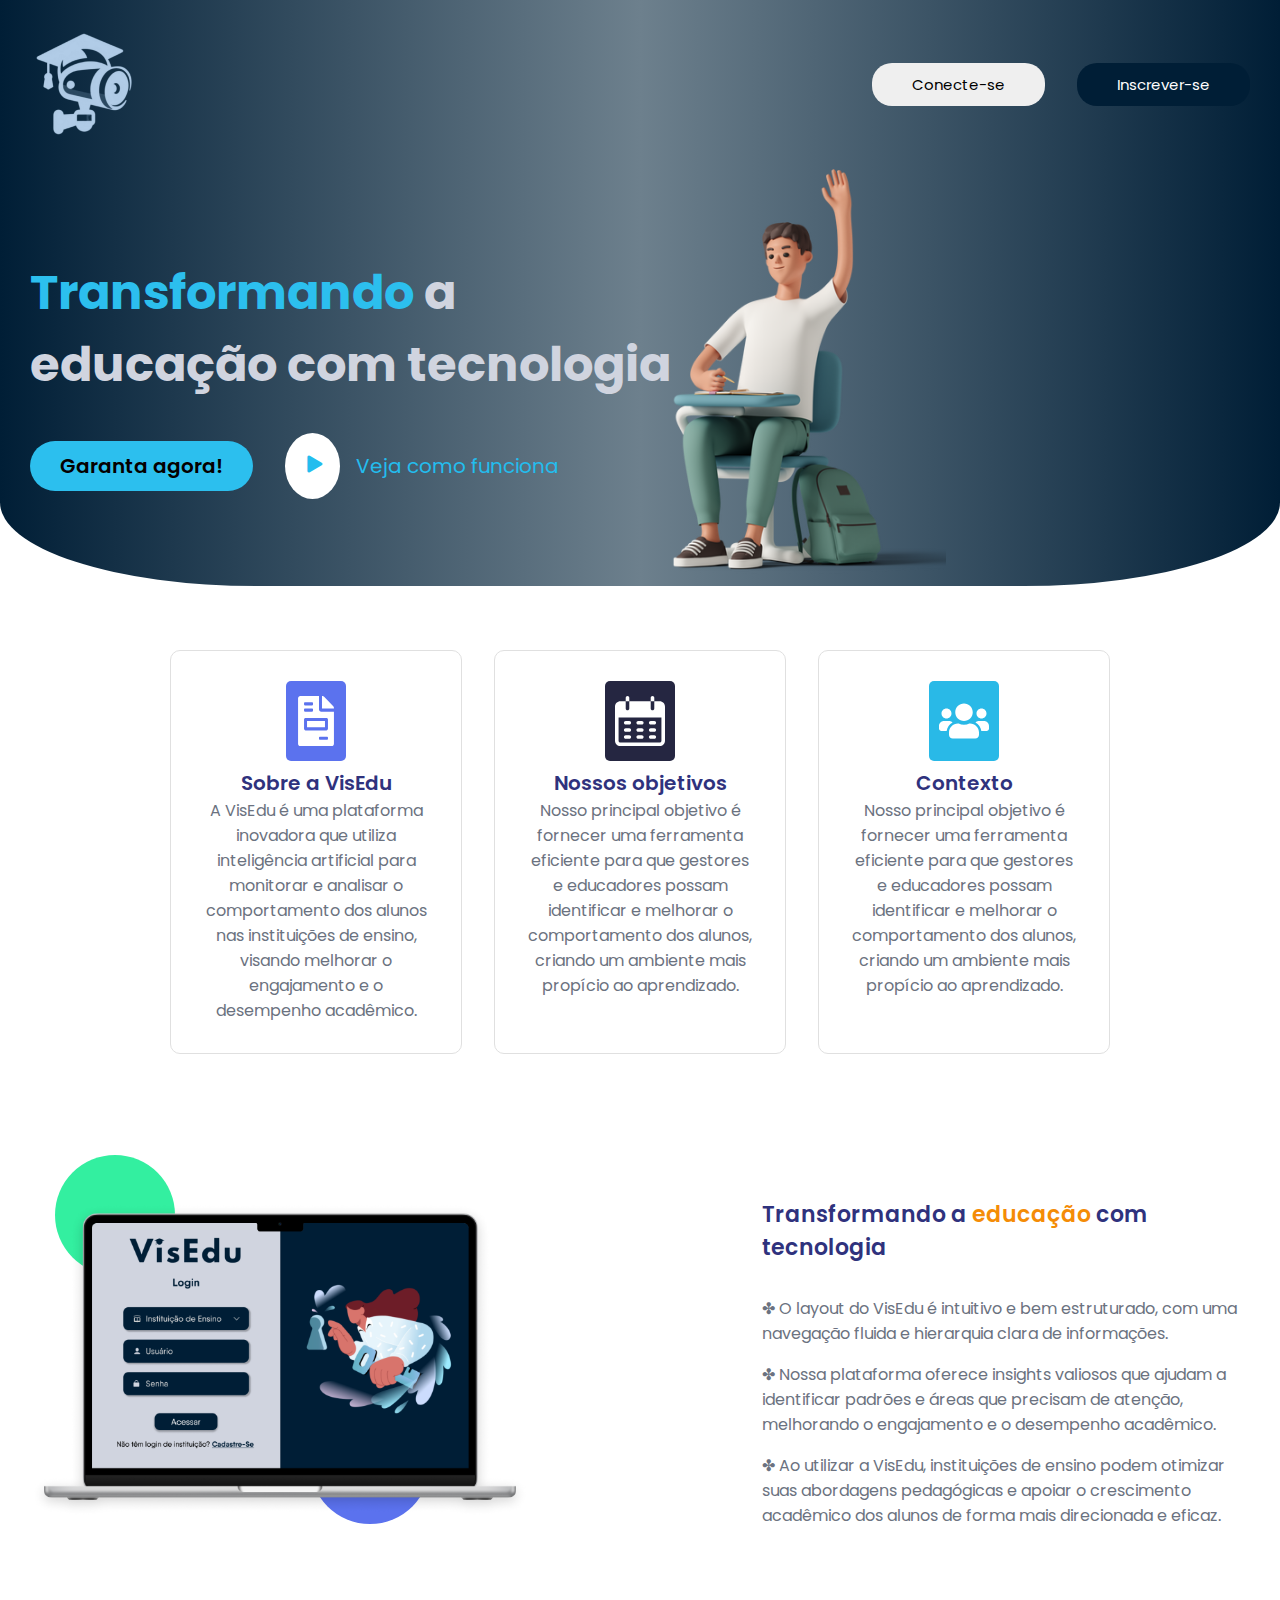
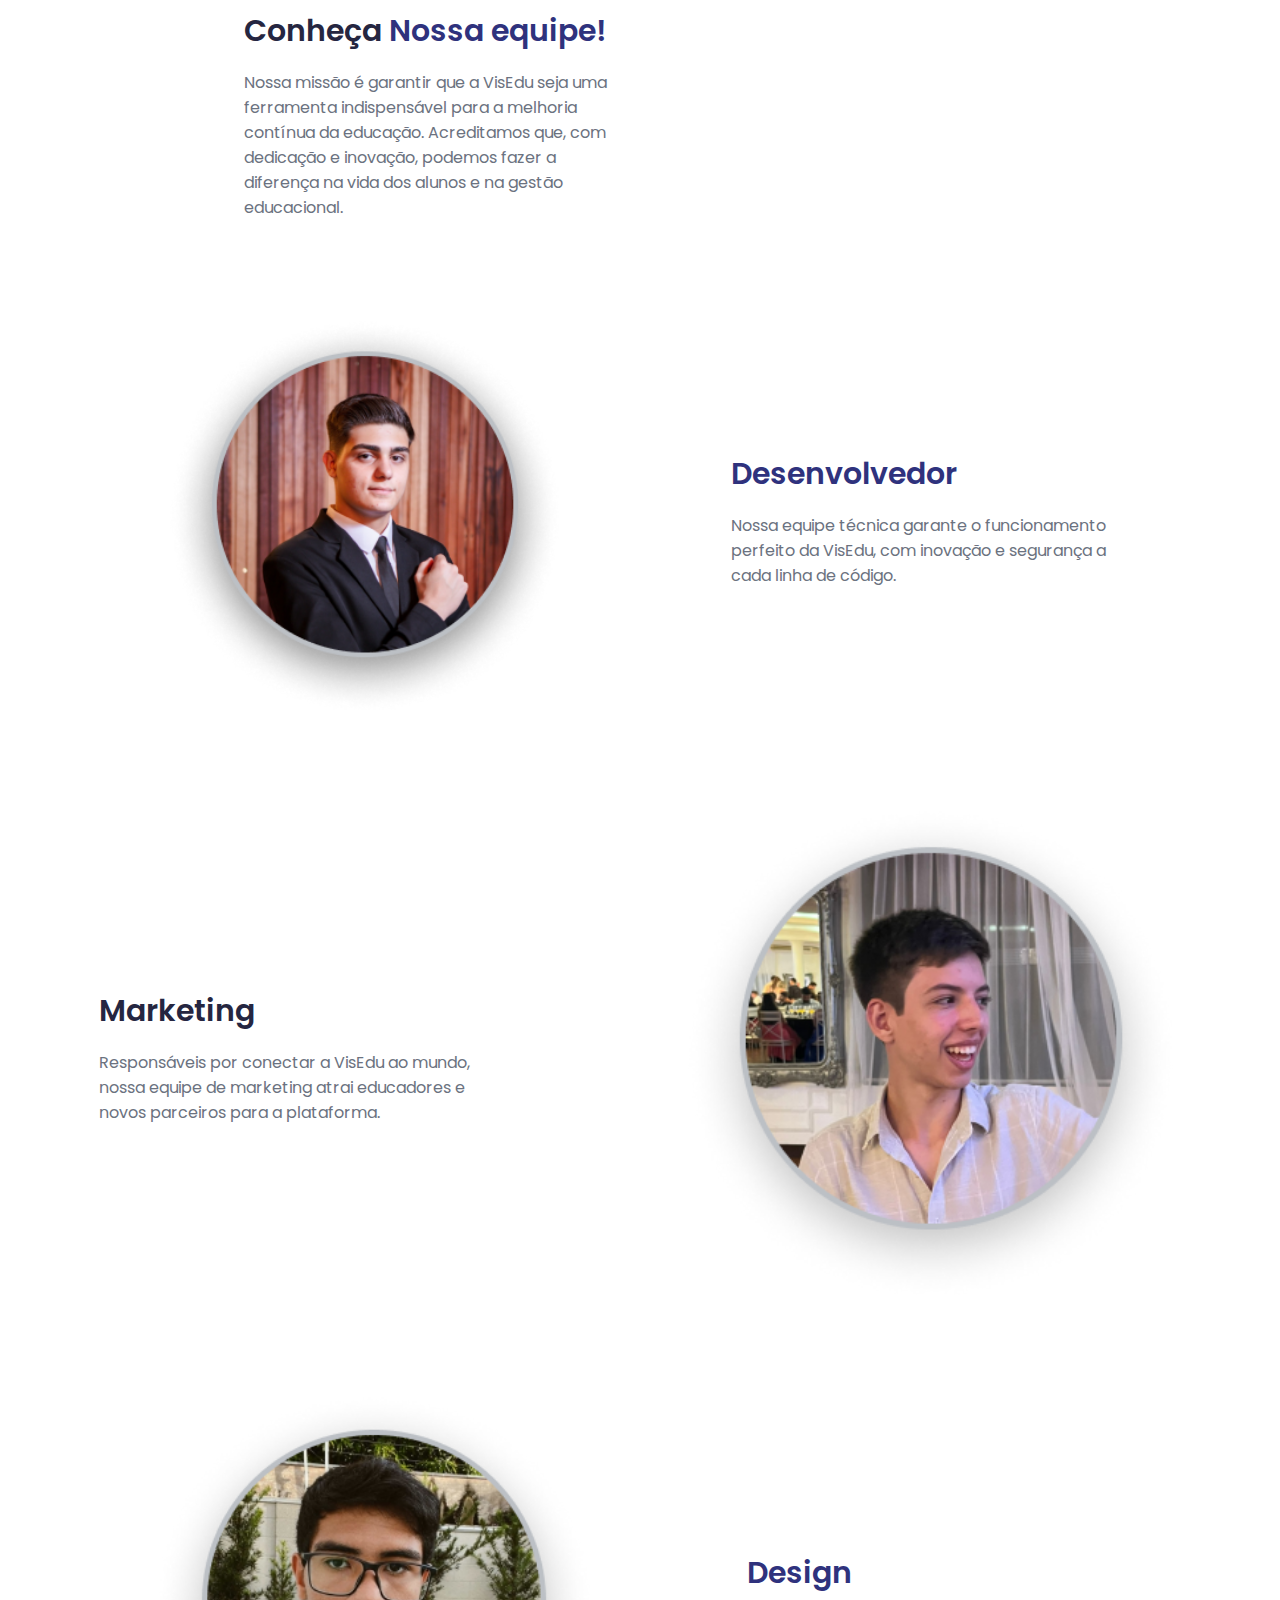
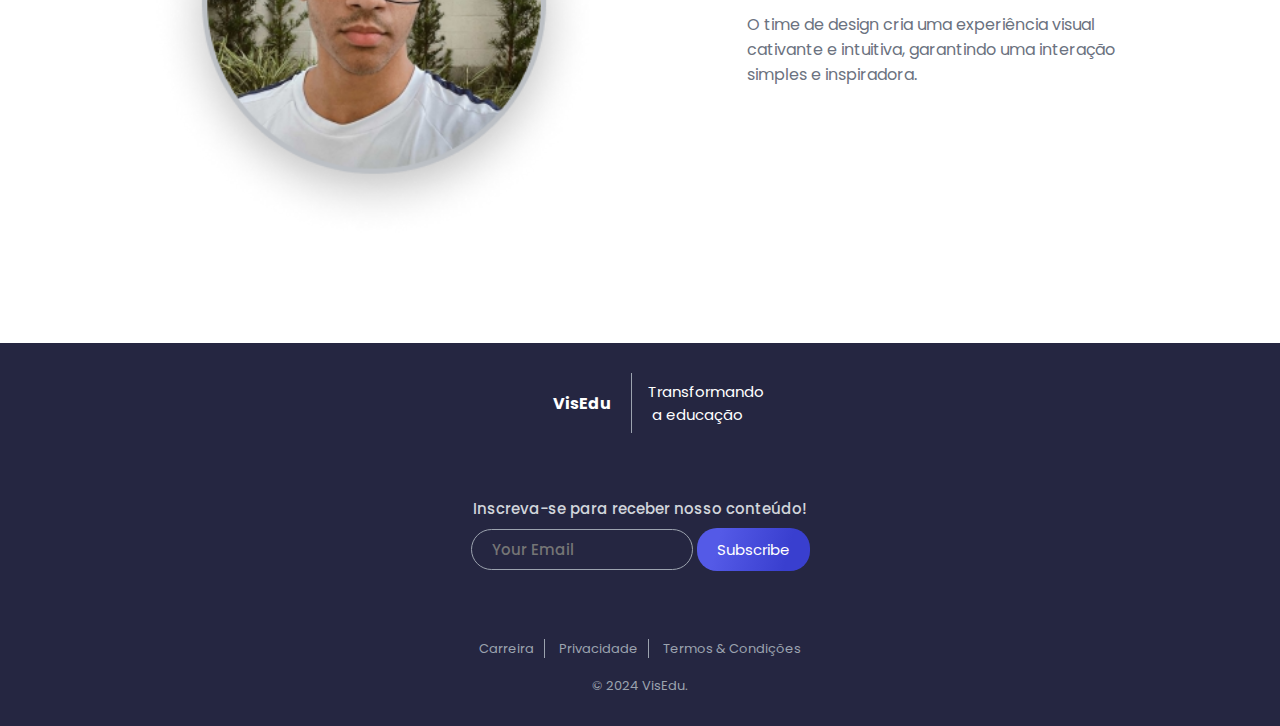
==== index.html @ e4b84b01 "Add files via upload" ====
<!DOCTYPE html>
<html lang="pt-br">
<head>
    <meta charset="UTF-8">
    <meta http-equiv="X-UA-Compatible" content="IE=edge">
    <meta name="viewport" content="width=device-width, initial-scale=1.0">
    <title>VisEdu</title>

    <!-- google font link  -->
    <link href="https://fonts.googleapis.com/css2?family=Poppins:wght@400;500;600;700&amp;display=swap" rel="stylesheet">

    <!-- custom css file  -->
    <link rel="stylesheet" href="css/style.css">

    <!-- bootstrap icon link  -->
    <link rel="stylesheet" href="https://cdn.jsdelivr.net/npm/bootstrap-icons@1.10.5/font/bootstrap-icons.css">
</head>
<body>
    <!-- navbar starts  -->
    <header>
        <nav class="navbar bg-cream">
            <div class="logo">
                <div class="square"></div>
                <img src="images/logo visedu.png" alt="logo visedu">
            </div>
            <ul class="nav-list">
                <button class="Conecte-se">Conecte-se</button>
                <button class="signup">Inscrever-se</button>
            </ul>
            <div class="hamburger">
                <div class="line line-1"></div>
                <div class="line line-2"></div>
                <div class="line lin2-3"></div>
            </div>
        </nav>
    </header>

    <!-- hero section starts  -->
    <section class="hero bg-cream">
        <div class="main">
            <div class="hero-content">
                <h2><span>Transformando</span> a <br> educação com tecnologia</h2>
                <p></p>
                <div class="buttons">
                    <button>Garanta agora!</button>
                    <div class="play">
                        <i class="bi bi-play-fill"></i>
                        <a href="video.html" target="_blank" onclick="return openVideo()">Veja como funciona</a>
                    </div>
                </div>
            </div>
            <div class="img">
                <img src="images/meninocarteira.png" alt="">
            </div>
        </div>
    </section>


    <!-- feature section starts  -->
    <section class="feature mt-4">
        <div class="feature-card">
            <div class="card">
                <svg viewBox="0 0 33 46" fill="none" xmlns="http://www.w3.org/2000/svg" class="text-white"><path d="M24.75 23H8.25V28.75H24.75V23ZM32.3984 9.43359L23.9852 0.628906C23.5984 0.224609 23.0742 0 22.5242 0H22V11.5H33V10.952C33 10.3859 32.7852 9.83789 32.3984 9.43359ZM19.25 12.2188V0H2.0625C0.919531 0 0 0.961328 0 2.15625V43.8438C0 45.0387 0.919531 46 2.0625 46H30.9375C32.0805 46 33 45.0387 33 43.8438V14.375H21.3125C20.1781 14.375 19.25 13.4047 19.25 12.2188ZM5.5 6.46875C5.5 6.07164 5.80766 5.75 6.1875 5.75H13.0625C13.4423 5.75 13.75 6.07164 13.75 6.46875V7.90625C13.75 8.30336 13.4423 8.625 13.0625 8.625H6.1875C5.80766 8.625 5.5 8.30336 5.5 7.90625V6.46875ZM5.5 12.2188C5.5 11.8216 5.80766 11.5 6.1875 11.5H13.0625C13.4423 11.5 13.75 11.8216 13.75 12.2188V13.6562C13.75 14.0534 13.4423 14.375 13.0625 14.375H6.1875C5.80766 14.375 5.5 14.0534 5.5 13.6562V12.2188ZM27.5 39.5312C27.5 39.9284 27.1923 40.25 26.8125 40.25H19.9375C19.5577 40.25 19.25 39.9284 19.25 39.5312V38.0938C19.25 37.6966 19.5577 37.375 19.9375 37.375H26.8125C27.1923 37.375 27.5 37.6966 27.5 38.0938V39.5312ZM27.5 21.5625V30.1875C27.5 30.9817 26.8847 31.625 26.125 31.625H6.875C6.11531 31.625 5.5 30.9817 5.5 30.1875V21.5625C5.5 20.7683 6.11531 20.125 6.875 20.125H26.125C26.8847 20.125 27.5 20.7683 27.5 21.5625Z" fill="white"></path></svg>
                <h4>Sobre a VisEdu</h4>
                <p>A VisEdu é uma plataforma inovadora que utiliza inteligência artificial para monitorar e analisar o comportamento dos alunos nas instituições de ensino, visando melhorar o engajamento e o desempenho acadêmico.</p>
            </div>
            <div class="card">
                <svg viewBox="0 0 48 48" fill="none" xmlns="http://www.w3.org/2000/svg" class="text-white"><path d="M12 0C11.0532 0 10.2857 0.767511 10.2857 1.71432V5.14285H13.7142V1.71432C13.7142 0.767511 12.9467 0 12 0Z" fill="white"></path><path d="M36 0C35.0532 0 34.2856 0.767511 34.2856 1.71432V5.14285H37.7142V1.71432C37.7143 0.767511 36.9468 0 36 0Z" fill="white"></path><path d="M42.8571 5.14282H37.7143V12C37.7143 12.9468 36.9468 13.7143 36 13.7143C35.0532 13.7143 34.2857 12.9468 34.2857 12V5.14282H13.7142V12C13.7142 12.9468 12.9467 13.7143 11.9999 13.7143C11.0531 13.7143 10.2856 12.9468 10.2856 12V5.14282H5.14285C2.30253 5.14282 0 7.44535 0 10.2857V42.8571C0 45.6974 2.30253 48 5.14285 48H42.8571C45.6975 48 48 45.6974 48 42.8571V10.2857C48 7.44535 45.6975 5.14282 42.8571 5.14282ZM44.5714 42.8571C44.5714 43.8039 43.8039 44.5714 42.857 44.5714H5.14285C4.19605 44.5714 3.42854 43.8039 3.42854 42.8571V20.5714H44.5714V42.8571Z" fill="white"></path><path d="M13.7142 23.9999H10.2857C9.33889 23.9999 8.57138 24.7674 8.57138 25.7142C8.57138 26.661 9.33889 27.4285 10.2857 27.4285H13.7142C14.661 27.4285 15.4285 26.661 15.4285 25.7142C15.4285 24.7674 14.661 23.9999 13.7142 23.9999Z" fill="white"></path><path d="M25.7143 23.9999H22.2857C21.3389 23.9999 20.5714 24.7674 20.5714 25.7142C20.5714 26.661 21.3389 27.4285 22.2857 27.4285H25.7143C26.6611 27.4285 27.4286 26.661 27.4286 25.7142C27.4286 24.7674 26.6611 23.9999 25.7143 23.9999Z" fill="white"></path><path d="M37.7143 23.9999H34.2857C33.3389 23.9999 32.5714 24.7674 32.5714 25.7142C32.5714 26.661 33.3389 27.4285 34.2857 27.4285H37.7143C38.6611 27.4285 39.4286 26.661 39.4286 25.7142C39.4286 24.7674 38.661 23.9999 37.7143 23.9999Z" fill="white"></path><path d="M13.7142 30.8571H10.2857C9.33889 30.8571 8.57138 31.6246 8.57138 32.5714C8.57138 33.5182 9.33889 34.2857 10.2857 34.2857H13.7142C14.661 34.2857 15.4285 33.5182 15.4285 32.5714C15.4285 31.6246 14.661 30.8571 13.7142 30.8571Z" fill="white"></path><path d="M25.7143 30.8571H22.2857C21.3389 30.8571 20.5714 31.6246 20.5714 32.5714C20.5714 33.5182 21.3389 34.2857 22.2857 34.2857H25.7143C26.6611 34.2857 27.4286 33.5182 27.4286 32.5714C27.4286 31.6246 26.6611 30.8571 25.7143 30.8571Z" fill="white"></path><path d="M37.7143 30.8571H34.2857C33.3389 30.8571 32.5714 31.6246 32.5714 32.5714C32.5714 33.5182 33.3389 34.2857 34.2857 34.2857H37.7143C38.6611 34.2857 39.4286 33.5182 39.4286 32.5714C39.4285 31.6246 38.661 30.8571 37.7143 30.8571Z" fill="white"></path><path d="M13.7142 37.7142H10.2857C9.33889 37.7142 8.57138 38.4817 8.57138 39.4286C8.57138 40.3754 9.33889 41.1428 10.2857 41.1428H13.7142C14.661 41.1428 15.4285 40.3753 15.4285 39.4284C15.4285 38.4816 14.661 37.7142 13.7142 37.7142Z" fill="white"></path><path d="M25.7143 37.7142H22.2857C21.3389 37.7142 20.5714 38.4817 20.5714 39.4285C20.5714 40.3754 21.3389 41.1429 22.2857 41.1429H25.7143C26.6611 41.1429 27.4286 40.3754 27.4286 39.4285C27.4286 38.4817 26.6611 37.7142 25.7143 37.7142Z" fill="white"></path><path d="M37.7143 37.7142H34.2857C33.3389 37.7142 32.5714 38.4817 32.5714 39.4285C32.5714 40.3754 33.3389 41.1429 34.2857 41.1429H37.7143C38.6611 41.1429 39.4286 40.3754 39.4286 39.4285C39.4286 38.4817 38.661 37.7142 37.7143 37.7142Z" fill="white"></path></svg>
                <h4>Nossos objetivos</h4>
                <p>Nosso principal objetivo é fornecer uma ferramenta eficiente para que gestores e educadores possam identificar e melhorar o comportamento dos alunos, criando um ambiente mais propício ao aprendizado.</p>
            </div>
            <div class="card">
                <svg viewBox="0 0 55 44" fill="none" xmlns="http://www.w3.org/2000/svg" class="text-white"><path d="M8.25 19.25C11.2836 19.25 13.75 16.7836 13.75 13.75C13.75 10.7164 11.2836 8.25 8.25 8.25C5.21641 8.25 2.75 10.7164 2.75 13.75C2.75 16.7836 5.21641 19.25 8.25 19.25ZM46.75 19.25C49.7836 19.25 52.25 16.7836 52.25 13.75C52.25 10.7164 49.7836 8.25 46.75 8.25C43.7164 8.25 41.25 10.7164 41.25 13.75C41.25 16.7836 43.7164 19.25 46.75 19.25ZM49.5 22H44C42.4875 22 41.1211 22.6102 40.1242 23.5984C43.5875 25.4977 46.0453 28.9266 46.5781 33H52.25C53.7711 33 55 31.7711 55 30.25V27.5C55 24.4664 52.5336 22 49.5 22ZM27.5 22C32.8195 22 37.125 17.6945 37.125 12.375C37.125 7.05547 32.8195 2.75 27.5 2.75C22.1805 2.75 17.875 7.05547 17.875 12.375C17.875 17.6945 22.1805 22 27.5 22ZM34.1 24.75H33.3867C31.5992 25.6094 29.6141 26.125 27.5 26.125C25.3859 26.125 23.4094 25.6094 21.6133 24.75H20.9C15.4344 24.75 11 29.1844 11 34.65V37.125C11 39.4023 12.8477 41.25 15.125 41.25H39.875C42.1523 41.25 44 39.4023 44 37.125V34.65C44 29.1844 39.5656 24.75 34.1 24.75ZM14.8758 23.5984C13.8789 22.6102 12.5125 22 11 22H5.5C2.46641 22 0 24.4664 0 27.5V30.25C0 31.7711 1.22891 33 2.75 33H8.41328C8.95469 28.9266 11.4125 25.4977 14.8758 23.5984Z" fill="white"></path></svg>
                <h4>Contexto</h4>
                <p>Nosso principal objetivo é fornecer uma ferramenta eficiente para que gestores e educadores possam identificar e melhorar o comportamento dos alunos, criando um ambiente mais propício ao aprendizado.</p>
            </div>
        </div>
    </section>

    <!-- ui section starts  -->
    <section class="user-interface">
        <div class="main">
            <div class="img">
                <img src="images/Macbook Air.png" class="vcall" alt="">
                <div class="green"></div>
                <div class="blue"></div>
            </div>
            <div class="content">
                <h4>Transformando a <span> educação</span> com tecnologia</h4>
                <ul class="list">
                    <li>
                        <p>✤ O layout do VisEdu é intuitivo e bem estruturado, com uma navegação fluida e hierarquia clara de informações.</p>
                    </li>
                    <li>
                        <p>✤ Nossa plataforma oferece insights valiosos que ajudam a identificar padrões e áreas que precisam de atenção, melhorando o engajamento e o desempenho acadêmico.</p>
                    </li>
                    <li>
                        <p>✤ Ao utilizar a VisEdu, instituições de ensino podem otimizar suas abordagens pedagógicas e apoiar o crescimento acadêmico dos alunos de forma mais direcionada e eficaz.</p>
                    </li>
                </ul>
            </div>
        </div>
    </section>

    <!-- tool section starts  -->
    <section class="tool mt-5">
        <div class="main">
            <div class="content">
                <h4><span>Conheça</span> Nossa equipe!</h4>
                <p>Nossa missão é garantir que a VisEdu seja uma ferramenta indispensável para a melhoria contínua da educação. 
                Acreditamos que, com dedicação e inovação, podemos fazer a diferença na vida dos alunos e na gestão educacional.</p>
            </div>
            <div class="img">
                <img src="" alt="">
            </div>
        </div>
    </section>

    <!-- test section starts  -->
    <section class="test mt-6">
        <div class="main">
            <div class="img">
                <img src="images/Person.png" alt="">
            </div>
            <div class="content">
                <h4>Desenvolvedor</h4>
                <p>Nossa equipe técnica garante o funcionamento perfeito da VisEdu, com inovação e segurança a cada linha de código.</p>
            </div>
        </div>
    </section>

    <!-- management section starts  -->
    <section class="management mt-5">
        <div class="main">
            <div class="content">
                <h4><span>Marketing</h4>
                <p>Responsáveis por conectar a VisEdu ao mundo, nossa equipe de marketing atrai educadores e novos parceiros para a plataforma.</p>
            </div>
            <div class="img">
                <img src="images/Person-1.png" alt="">
            </div>
        </div>
    </section>

    <!-- discussion section starts  -->
    <section class="discussion mt-5">
        <div class="main">
            <div class="img">
                <img src="images/Person-2.png" alt="">
            </div>
            <div class="content">
                <h4>Design</h4>
                <p>O time de design cria uma experiência visual cativante e intuitiva, garantindo uma interação simples e inspiradora.</p>
            </div>
        </div>
    </section>


    <!-- footer section starts  -->
    <footer class="mt-6">
        <div class="edu-logo">
            <div class="logo">
                <h4>VisEdu</h4>
            </div>
            <div class="v-line"></div>
            <span>Transformando a educação</span>
        </div>
        <div class="subscribe-letter mt-4">
            <h5>Inscreva-se para receber nosso conteúdo!</h5>
            <div class="form">
                <input type="text" placeholder="Your Email">
                <button>Subscribe</button>
            </div>
        </div>
        <div class="links mt-4">
            <a href="">Carreira</a>
            <a href="">Privacidade</a>
            <a href="">Termos & Condições</a>
        </div>
        <div class="copyright">
            <p>© 2024 VisEdu.</p>
        </div>
    </footer>

    <script>
        let hamburgerbtn = document.querySelector(".hamburger");
        let nav_list = document.querySelector(".nav-list");
        hamburgerbtn.addEventListener("click", () => {
            hamburgerbtn.classList.toggle("active");
            nav_list.classList.toggle("active");
        });

        function openVideo() {
            // Abrir a nova página e definir um intervalo para fechar após a reprodução
            setTimeout(function() {
                window.open('video.html', '_blank');
            }, 100); // Atraso pequeno para garantir que a página seja aberta

            // Impede que o link padrão abra diretamente
            return false;
        }

    </script>
</body>
</html>
---- css/style.css ----
*{
    padding: 0;
    margin: 0;
    font-family: 'Poppins',sans-serif;
}
.bg-cream{
    background: rgb(0,30,54);
background: linear-gradient(90deg, rgba(0,30,54,1) 0%, rgba(109,128,141,1) 50%, rgba(0,30,54,1) 100%);
}

.navbar{
    display: flex;
    justify-content: space-between;
    align-items: center;
    padding: 30px 30px;
}
.navbar .logo{
    display: flex;
    align-items: center;
}
.navbar .logo h4{
    position: relative;
    margin-left: 8px;
    letter-spacing: 2px;
}

.navbar .nav-list{
    display: flex;
    align-items: center;
    gap: 2rem;
}
.navbar .nav-list li{
    list-style: none;
    font-size: 15px;
}
.navbar .nav-list li a{
    font-size: 22px;
    text-align: center;
    text-decoration: none;
    color: #ffffff;
}
.navbar .nav-list button{
    border: none;
    padding: 10px 40px;
    border-radius: 20px;
    font-size: 15px;
    cursor: pointer;
}
.navbar .nav-list .login{
    background-color: #fff;
}
.navbar .nav-list .signup{
    background-color: #001E36;
    color: #fff;
}
.hamburger{
    display: none;
    flex-direction: column;
    gap: 5px;
}
.hamburger .line{
    width: 30px;
    height: 3px;
    transition: all 0.3s ease-in-out;
    background-color: black;
    border-radius: 5px;
}
.hamburger .line:nth-child(3){
    width: 15px;
    margin-left: auto;
}
.hero{
    border-bottom-left-radius: 20%;
    border-bottom-right-radius: 20%;
}
.hero .main{
    display: flex;
    align-items: center;
    padding: 0px 30px;
}
.hero .hero-content{
    display: flex;
    flex-direction: column;
    gap: 1rem;
}
.hero .main .hero-content h2{
    font-size: 3rem;
    color: #D0D4DF;
}
.hero .main .hero-content span{
    color: #2cbfee;
}
.hero .hero-content p{
    font-size: 25px;
}
.hero .hero-content .buttons{
    display: flex;
    align-items: center;
    gap: 2rem;
}
.hero .hero-content button{
    border: none;
    background-color: #2cbfee;
    color: #050000;
    padding: 10px 30px;
    font-size: 20px;
    border-radius: 30px;
    font-weight: 600;
}
.play{
    display: flex;
    align-items: center;
    gap: 1rem;
}
.play a{
    text-decoration: none;
    color: #23bdee;
    font-size: 20px;
}
.play i{
    font-size: 30px;
    color: #23bdee;
    background-color: #fff;
    padding: 10px 10px 10px 15px;
    border-radius: 50%;
}
.hero .main .img img{
    width: 90%;
    justify-content: flex-end;
}
/* rgba(156,163,175 */
.partner{
    margin-top: 4rem;
}
.partner p{
    text-align: center;
    font-size: 17px;
    font-weight: 500;
    color: rgb(156,163,175);
}
.partner .img{
    display: flex;
    flex-wrap: wrap;
    justify-content: center;
    align-items: center;
    gap: 3rem;
    margin-top: 1rem;
}
.partner .img img{
    width: 100px;
}
.mt-4{
    margin-top: 4rem;
}
.mt-5{
    margin-top: 5rem;
}
.heading{
    text-align: center;
}
.heading h4{
    font-size: 1.7rem;
    color: #2f327d;
}
.heading h4 span{
    color: #f48c06;
}
.heading p{
    color: #6b7280;
    margin-top: 1rem;
    padding: 0% 15%;
}
.text-white{
    color: #fff;
}
.feature .feature-card{
    display: flex;
    flex-wrap: wrap;
    justify-content: center;
    gap: 2rem;
    padding: 0px 30px;
    margin-top: 2rem;
}
.feature-card .card{
    padding: 30px 30px;
    text-align: center;
    border: 1px solid #e0e0e0;
    width: 230px;
    /* box-shadow: 2px 2px 15px rgb(217, 216, 216); */
    border-radius: 10px;
    cursor: pointer;
    transition: 0.3s ease-in-out;
}
.feature-card .card:hover{
    background-color: #f3f0eced;
}
.feature-card .card svg{
    width: 50px;
    height: 50px;
}
.feature-card .card:nth-child(1) svg{
    background-color: #5b72ee;
    padding: 15px 5px;
    border-radius: 5px;
}
.feature-card .card:nth-child(2) svg{
    background-color: #252641;
    padding: 15px 10px;
    border-radius: 5px;
}
.feature-card .card:nth-child(3) svg{
    background-color: #29b9e7;
    padding: 15px 10px;
    border-radius: 5px;
}
.feature-card .card h4{
    color: #2f327d;
    font-weight: 600;
    font-size: 20px;
}
.feature-card .card p{
    color: #6b7280;
}

.intro .container{
    display: flex;
    justify-content: center;
    gap: 2rem;
    margin-top: 3rem;
}
.intro .container .instructor{
    background-image: url("https://mhaecal.github.io/frontend/img/Rectangle%2019.png");
    background-repeat: no-repeat;
    background-size: cover;
    height: 280px;
    width: 420px;
    display: flex;
    gap: 1rem;
    flex-direction: column;
    align-items: center;
    justify-content: center;
}
.intro .container .student{
    background-image: url("https://mhaecal.github.io/frontend/img/Rectangle%2021.png");
    background-repeat: no-repeat;
    background-size: cover;
    height: 280px;
    width: 420px;
    display: flex;
    gap: 1rem;
    flex-direction: column;
    align-items: center;
    justify-content: center;
}
.intro .platform h4{
    color: #fff;
}
.intro .instructor button{
    border: 1px solid #ffffff00;
    border-radius: 20px;
    background-color: transparent;
    color: #fff;
    font-weight: 500;
    padding: 10px 30px;
    cursor: pointer;
    transition: 0.3s ease-in-out;

}
.intro .student button{
    border: none;
    background-color: rgba(35, 189, 238,0.9);
    padding: 10px 30px;
    color: #fff;
    border-radius: 20px;
    cursor: pointer;
    font-weight: 500;
    transition: 0.3s ease-in-out;
}
.intro button:hover{
    transform: scale(1.1,1.1);
}
.mt-6{
    margin-top: 6rem;
}
.everything .main{
    display: flex;
    align-items: center;
    justify-content: space-between;
    padding: 0px 30px;

}
.everything .content{
    width: 40%;
    display: flex;
    flex-direction: column;
    gap: 1rem;
    position: relative;
}
.everything .orange-circle{
    width: 50px;
    height: 50px;
    border-radius: 50%;
    background-color: #252641;
    position: absolute;
    z-index: -1;
    top: -13px;
    left: -15px;
    animation: flicker 2s infinite ease-in-out;
    
}
@keyframes flicker {
    0%{
        opacity: 1;
    }
    50%{
        opacity: 0.5;
    }
    100%{
        opacity: 1;
    }
}
.everything .content h4{
    font-size: 22px;
    color: #2f327d;
    font-weight: 600;
}
.everything .content span{
    color: #f48c06;
}
.everything .content p{
    color: #6b7280;
}
.everything .content a{
    color: #6b7280;
}
.everything .img{
    position: relative;
    z-index: 1;
}
.everything .img img{
    width: 525px;
    height: auto;
    border-radius: 8px;
}
.everything .blue{
    position: absolute;
    top: -15px;
    left: -15px;
    width: 100px;
    height: 100px;
    background-color: #23bdee;
    border-radius: 10px;
    z-index: -1;
    animation: floating 3s infinite ease-in-out;
}
.everything .orange{
    width: 150px;
    height: 150px;
    background-color: #252641;
    border-radius: 10px;
    position: absolute;
    bottom: -5px;
    right:-15px;
    z-index: -2;
    animation: floating 3s infinite ease-in-out;
}
.everything .img .play{
    position: absolute;
    top: 38%;
    left: 45%;
}

@keyframes floating {
    0%{
        transform: translateY(0px);
    }
    50%{
        transform: translateY(10px);
    }
    100%{
        transform: translateY(0px);
    }
}

mb-5{
    margin-bottom: 5rem;
}
.user-interface .main{
    display: flex;
    align-items: center;
    justify-content: space-between;
    padding: 0px 30px;
    margin-top: 9rem;
}
.user-interface .main .img{
    position: relative;
}
.user-interface .main .img img{
    width: 500px;
    animation: floating 3s infinite ease-in-out;
}
.user-interface .green,.user-interface .blue{
    width: 120px;
    height: 120px;
    border-radius: 50%;
    position: absolute;
}
.user-interface .green{
    background-color: #33efa0;
    top: -15%;
    z-index: -1;
    left: 5%;
    animation: flicker 2s infinite ease-in-out;
}
.user-interface .blue{
    background-color: #5b72ee;
    bottom: 0px;
    z-index: -1;
    right: 20%;
    animation: flicker 2s infinite ease-in-out;
}
.user-interface .content{
    width: 40%;
}
.user-interface .content h4{
    color: #2f327d;
    font-size: 22px;
    font-weight: 600;
}
.user-interface .content span{
    color: #f48c06;
}
.user-interface .content .list li{
    list-style: none;
    display: flex;
    gap: 1rem;
    margin-top: 1rem;
}
.user-interface .list p{
    color: #6b7280;
}
.user-interface .content .list svg{
    width: 30px;
    background-color: #fff;
    border-radius: 50%;
    padding: 0px 15px;
    box-shadow: 0px 3px 4px #aaa;
}
.user-interface .list svg:nth-child(2),.user-interface .list svg:nth-child(2){
    padding: 0px 5px;
}

.tool .main{
    display: flex;
    align-items: center;
    justify-content: space-around;
    padding: 0px 30px;
}
.content{
    width: 30%;
    display: flex;
    flex-direction: column;
    gap: 1rem;
}
.content h4{
    font-weight: 600;
    color: #2f327d;
    font-size: 30px;
}
.content span{
    color: #252641;
}
.content p{
    color: #6b7280;
}
.img img{
    width: 500px;
}

.test .main{
    display: flex;
    align-items: center;
    justify-content: space-evenly;
}
.test .img img{
    width: 400px;
}

.management .main{
    display: flex;
    align-items: center;
    justify-content: space-around;
}

.discussion .main{
    display: flex;
    align-items: center;
    justify-content: space-evenly;
}
.discussion .img img{
    width: 450px;
}
.btn{
    text-align: center;
}
.mt-2{
    margin-top: 2rem;
}
.more{
    border: 1px solid #252641;
    padding: 10px 30px;
    background-color: #fff;
    color: #252641;
    border-radius: 20px;
    font-size: 15px;
    font-weight: 500;
    cursor: pointer;
}

.integration .main{
    display: flex;
    align-items: center;
    justify-content: space-evenly;
}
.integration .img img{
    width: 300px;
}
small{
    display: flex;
    align-items: center;
    color: #9ca3af;
    font-size: 15px;
}
.line{
    width: 60px;
    height: 2px;
    background-color: #e0e0e0;
    margin-right: 1.3rem;
}
.integration h4{
    line-height: 2.5rem;
}
.integration .content button{
    border: 1px solid #f48c06;
    color: #f48c06;
    font-size: 17px;
    font-weight: 500;
    background-color: #fff;
    border-radius: 30px;
    padding: 10px 10px;
    width: 200px;
    cursor: pointer;
    transition: 0.3s ease-in-out;

}

.testimonial .main{
    display: flex;
    justify-content: space-around;
}
.testimonial .img img{
    width: 400px;
}
.testimonial .content button{
    border: 1px solid #252641;
    color: #f48c06;
    font-size: 17px;
    font-weight: 500;
    background-color: #fff;
    border-radius: 30px;
    padding: 10px 10px;
    width: 270px;
    cursor: pointer;
    transition: 0.3s ease-in-out;
}
.testimonial button i{
    font-size: 20px;
    margin-left: 10px;
}
.content button:hover{
    transform: scale(1.1,1.1);
}

.blog .blog-container{
    display: flex;
    justify-content: space-around;
    padding: 0px 30px;
    margin-top: 3rem;
    gap: 2rem;
}
.blog .blog-container .main-blog,.blog-container .main-blog img{
    width: 400px;
}
.blog-container .main-blog .blog-content{
    display: flex;
    flex-direction: column;
    gap: 1rem;
    margin-top: 0.5rem;
}
.blog-container .main-blog h4{
    color: #1f2937;
    font-size: 22px;
    font-weight: 600;
    line-height: 1.6rem;
}
.blog-container .main-blog p{
    color: #6b7280;
}
.blog-container .main-blog a{
    color: #6b7280;
}
.blog-container .blog-post{
    display: flex;
    flex-direction: column;
    gap: 1.5rem;
    width: 450px;
}
.blog-container .blog-post .post{
    display: flex;
    align-items: center;
    gap: 1rem;
}
.blog-container .blog-post .img img{
    width: 150px;
}
.blog-post .post .blog-content h4{
    color: #1f2937;
    font-size: 18px;
    font-weight: 600;
}
.blog-post .post .blog-content p{
    color: #6b7280;
    font-size: 12px;
    margin-top: 0.5rem;
}

footer{
    background-color: #252641;
    text-align: center;
    padding: 30px 20px;
}
footer .logo{
    display: flex;
    justify-content: center;
    align-items: center;
}
footer .logo .square{
    width: 30px;
    position: absolute;
    height: 30px;
    border: 1px solid #23bdee;
    border-radius: 5px;
    transform: rotate(45deg);
}
footer .logo h4{
    position: relative;
    top: 0;
    color: #fff;
    left: 20px;
}
.v-line{
    width: 1px;
    height: 60px;
    background-color: #9ca3af;
    margin-left: 1.5rem;
}
footer .edu-logo{
    display: flex;
    justify-content: center;
    align-items: center;
    gap: 1rem;
}
.edu-logo span{
    width: 100px;
    color: #fff;
    font-size: 15px;
}

footer .subscribe-letter h5{
    color: rgb(209,213,219);
    font-size: 15px;
    font-weight: 500;
    margin-bottom: 0.5rem;
}
footer .subscribe-letter input{
    border: 1px solid #9ca3af;
    background-color: transparent;
    padding: 8px 20px;
    border-radius: 25px;
    width: 180px;
    font-size: 15px;
    font-weight: 500;
}
footer .subscribe-letter button{
    background: linear-gradient(105.5deg, rgb(84, 90, 231) 19.57%, rgb(57, 63, 207) 78.85%);
    border: none;
    padding: 10px 20px;
    color: #fff;
    font-size: 15px;
    border-radius: 20px;
    cursor: pointer;
}

footer .links a{
    color: #9ca3af;
    text-decoration: none;
    font-size: 13px;
    padding:0px 10px;
}
footer .links a:nth-child(1),footer .links a:nth-child(2){
    border-right: 1px solid #9ca3af;
}
footer .copyright p{
    color: #9ca3af;
    font-size: 13px;
    margin-top: 1rem;
}


@media only screen and (max-width: 767px){
    .hamburger{
        display: flex;
    }
    .hamburger.active .line:nth-child(1) {
        transform: translateY(10px) rotate(45deg);
    }
    .hamburger.active .line:nth-child(2) {
        opacity: 0;
    }
    .hamburger.active .line:nth-child(3) {
        width: 30px;
        transform: translateY(-6px) rotate(-45deg);
    }
    .navbar ul{
        position: fixed;
        left: -100%;
        top: 6rem;
        flex-direction: column;
        background-color: #fff2e1;
        width: 100%;
        height: 100vh;
        transition: 0.3s;
        padding-top: 3rem;
    }
    .nav-list.active{
        left: 0;
    }
    

    .hero .main{
        display: flex;
        flex-direction: column;
        padding-top: 3rem;
    }
    .hero .hero-content{
        text-align: center;
    }
    .hero .hero-content .buttons{
        display: flex;
        flex-direction: column;
    }
    .intro .container{
        display: flex;
        flex-direction: column;
        padding: 0px;
        width: 100%;
    }
    .intro .container .platform{
        width: 350px;
        display: flex;
        text-align: center;
        align-items: center;
        background-size: contain;
        height: 280px;
        margin: auto;
    }

    .main{
        display: flex;
        flex-direction: column;
        gap: 3rem;
    }
    .main .img{
        width: 90%;
    }
    .main .img img{
        width: 100%;
    }
    .everything .content{
        align-self: flex-start;
        width: 80%;
    }
    .user-interface .img{
        width: 90%;
    } 
    .user-interface .img img{
        width: 100%!important;
    }
    .user-interface .green,.user-interface .blue{
        width: 20%;
        height: 28%;
    }
    .user-interface .main .content{
        align-self: flex-start;
        width: 90%;
    }
    .tool .main .content{
        align-self: flex-start;
        width: 90%;
    }
    .test .main{
        flex-direction: column-reverse;
    }
    .management .main img{
        width: 90%;
    }
    .discussion .main{
        flex-direction: column-reverse;
    }
    .discussion .main .img img{
        padding: 0px 10px;
    }
    .testimonial .main{
        flex-direction: column-reverse;
        padding: 0px 30px;
    }

    .main .content{
        width: 80%;
    }
}

@media only screen and (max-width: 890px){
    .blog-container{
        flex-direction: column;
    }
    .blog-container .main-blog{
        align-self: center;
        width: 80%!important;
    }
    .blog-container .main-blog img{
        width: 100%;
    }
    .blog-container .blog-post{
        width: 80%;
        align-self: center;
    }
    .blog-container .blog-post img{
        width: 70%!important;
    }
    
}
@media only screen and (max-width: 567px){
    .blog-container .blog-post{
        width: 100%;
        /* align-self: center; */
    }
}
@media only screen and (max-width: 420px){
    .blog-container .blog-post .post h4{
        font-size: 12px;
    }
}

@media only screen and (max-width: 677px){
    .blog-container .blog-post img{
        width: 100%!important;
    }
}
@media only screen and (max-width: 380px) {
    footer .subscribe-letter .form{
        display: flex;
        flex-direction: column;
        align-items: center;
        gap: 1rem;
    }
}
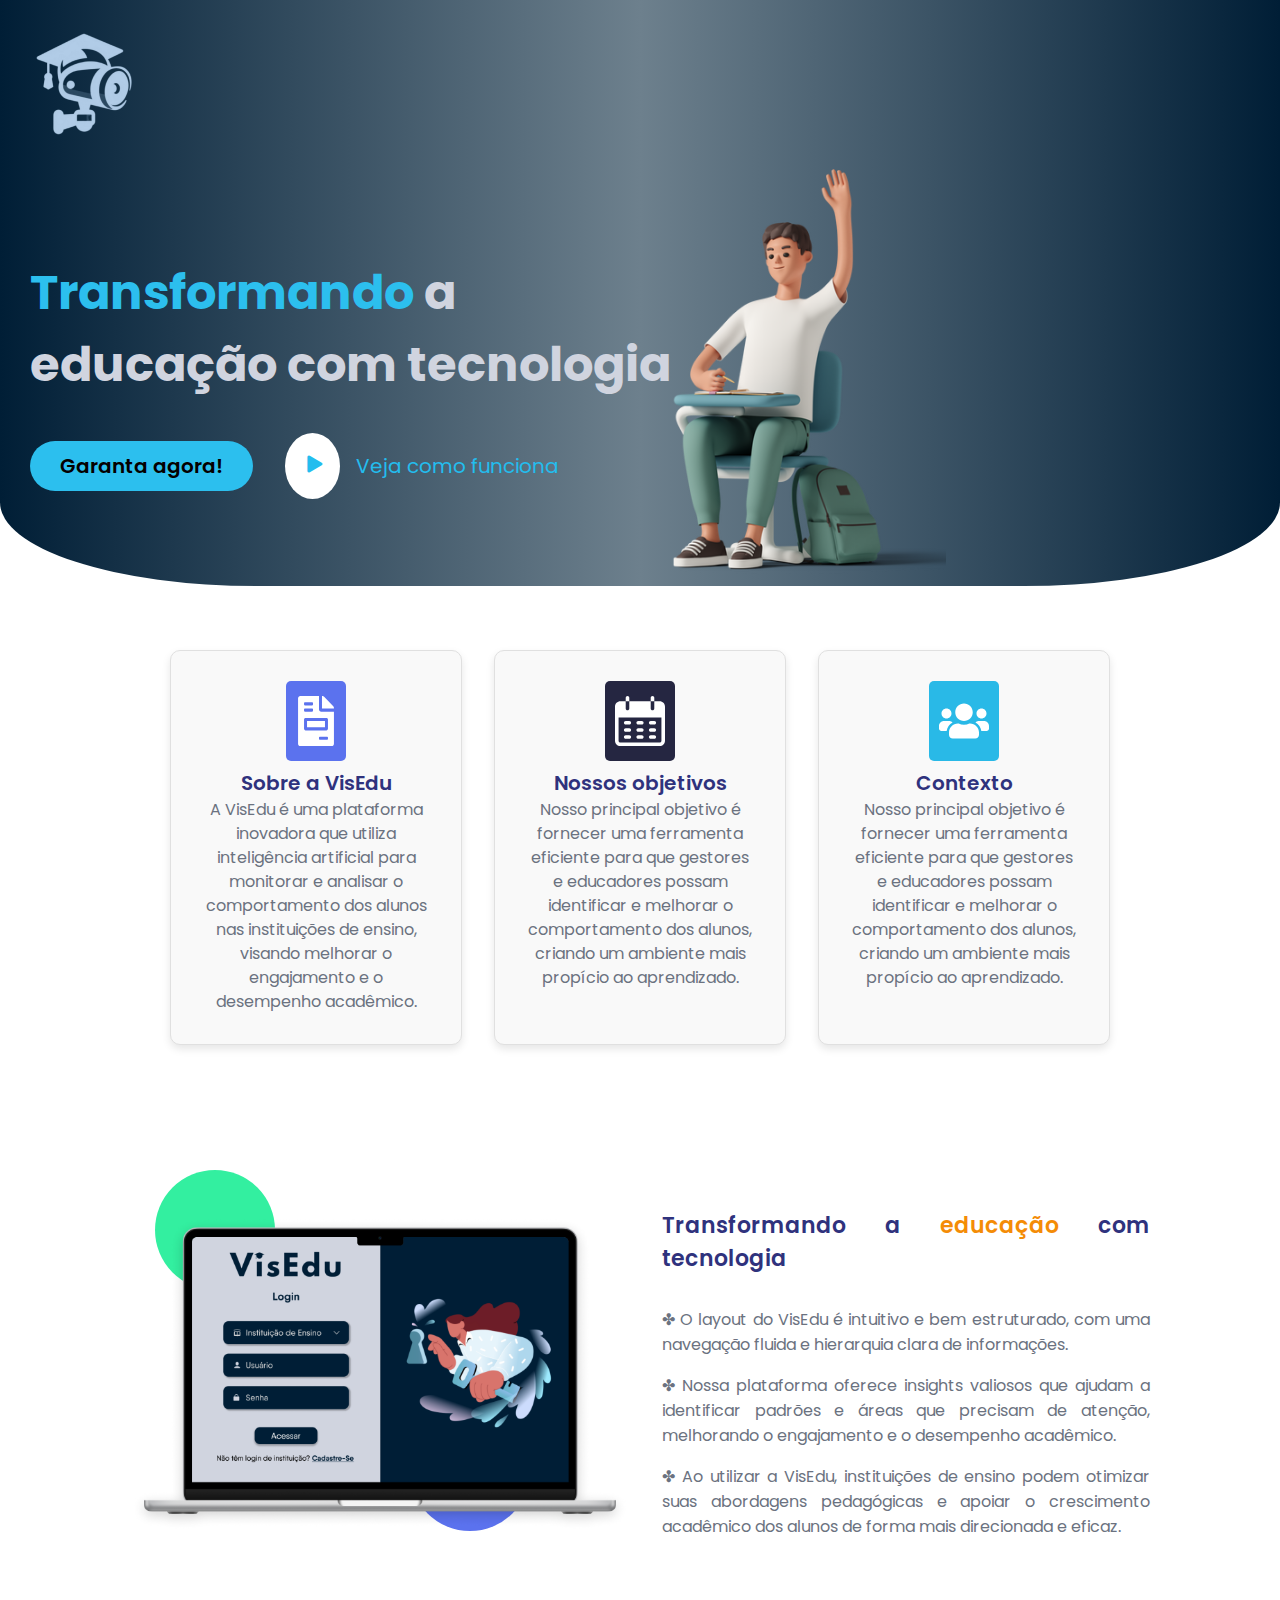
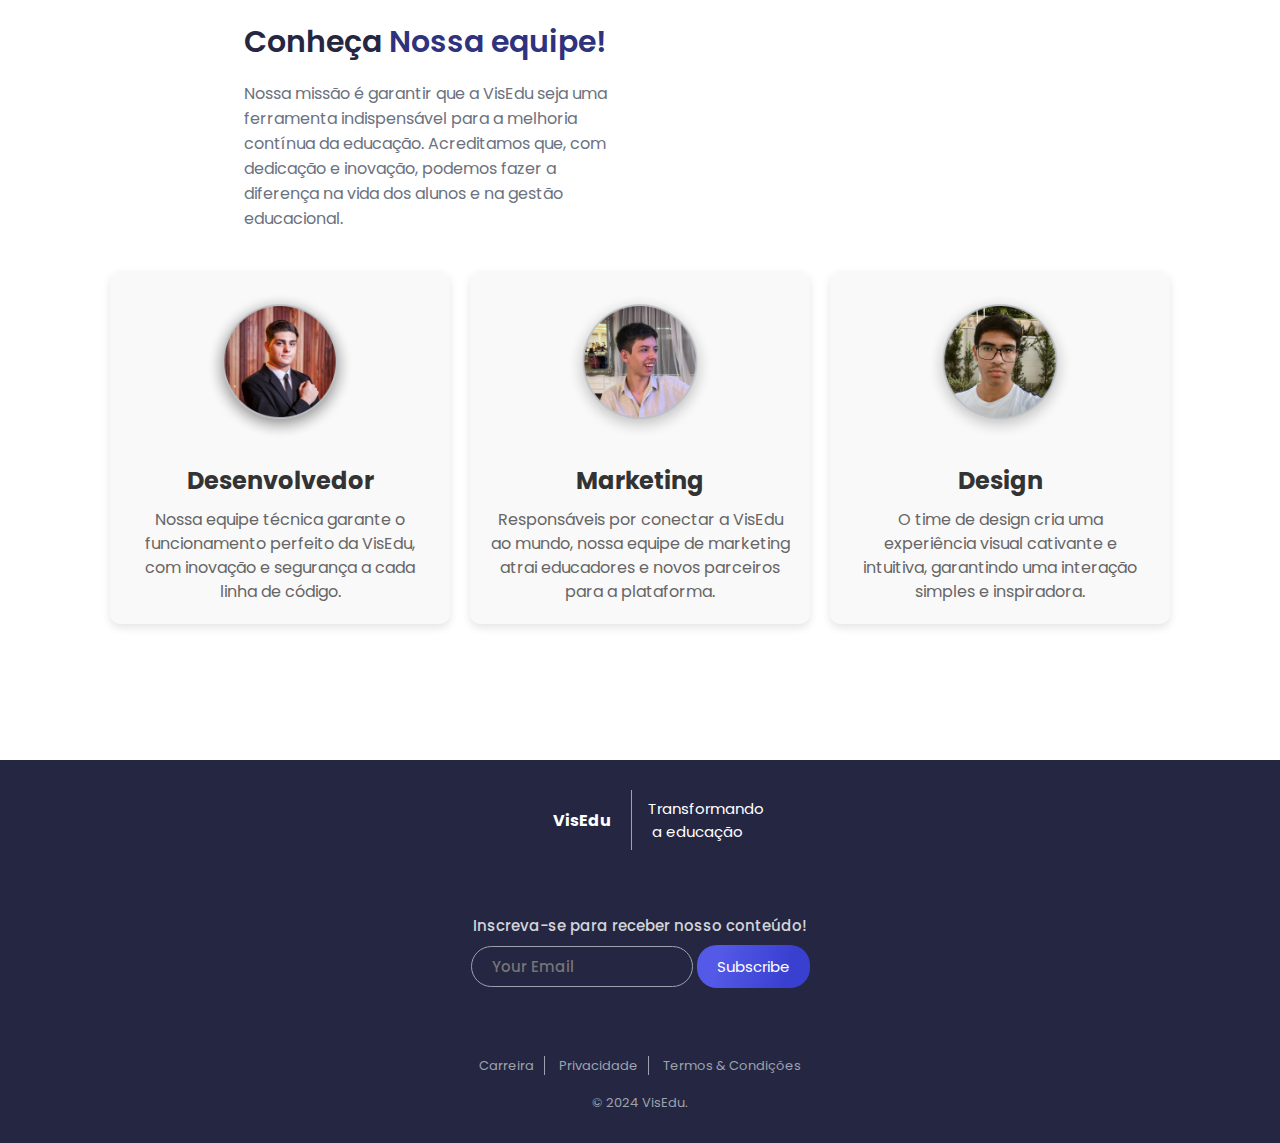
==== commit 7755f4c5: "Add files via upload" ====
--- a/index.html
+++ b/index.html
@@ -23,10 +23,6 @@
                 <div class="square"></div>
                 <img src="images/logo visedu.png" alt="logo visedu">
             </div>
-            <ul class="nav-list">
-                <button class="Conecte-se">Conecte-se</button>
-                <button class="signup">Inscrever-se</button>
-            </ul>
             <div class="hamburger">
                 <div class="line line-1"></div>
                 <div class="line line-2"></div>
@@ -54,7 +50,6 @@
             </div>
         </div>
     </section>
-
 
     <!-- feature section starts  -->
     <section class="feature mt-4">
@@ -116,45 +111,26 @@
         </div>
     </section>
 
-    <!-- test section starts  -->
-    <section class="test mt-6">
-        <div class="main">
-            <div class="img">
-                <img src="images/Person.png" alt="">
-            </div>
-            <div class="content">
-                <h4>Desenvolvedor</h4>
-                <p>Nossa equipe técnica garante o funcionamento perfeito da VisEdu, com inovação e segurança a cada linha de código.</p>
-            </div>
-        </div>
-    </section>
-
-    <!-- management section starts  -->
-    <section class="management mt-5">
-        <div class="main">
-            <div class="content">
-                <h4><span>Marketing</h4>
-                <p>Responsáveis por conectar a VisEdu ao mundo, nossa equipe de marketing atrai educadores e novos parceiros para a plataforma.</p>
-            </div>
-            <div class="img">
-                <img src="images/Person-1.png" alt="">
-            </div>
-        </div>
-    </section>
-
-    <!-- discussion section starts  -->
-    <section class="discussion mt-5">
-        <div class="main">
-            <div class="img">
-                <img src="images/Person-2.png" alt="">
-            </div>
-            <div class="content">
-                <h4>Design</h4>
-                <p>O time de design cria uma experiência visual cativante e intuitiva, garantindo uma interação simples e inspiradora.</p>
-            </div>
-        </div>
-    </section>
-
+    <!-- carousel team-->
+        <div class="carousel-container">
+            <div class="carousel">
+                <div class="card">
+                    <img src="images/Person.png" alt="Desenvolvedor">
+                    <h2>Desenvolvedor</h2>
+                    <p>Nossa equipe técnica garante o funcionamento perfeito da VisEdu, com inovação e segurança a cada linha de código.</p>
+                </div>
+                <div class="card">
+                    <img src="images/Person-1.png" alt="Marketing">
+                    <h2>Marketing</h2>
+                    <p>Responsáveis por conectar a VisEdu ao mundo, nossa equipe de marketing atrai educadores e novos parceiros para a plataforma.</p>
+                </div>
+                <div class="card">
+                    <img src="images/Person-2.png" alt="Design">
+                    <h2>Design</h2>
+                    <p>O time de design cria uma experiência visual cativante e intuitiva, garantindo uma interação simples e inspiradora.</p>
+                </div>
+            </div>
+        </div>
 
     <!-- footer section starts  -->
     <footer class="mt-6">
@@ -199,6 +175,31 @@
             // Impede que o link padrão abra diretamente
             return false;
         }
+        let currentIndex = 0;
+
+function moveCarousel(direction) {
+    const carousel = document.querySelector('.carousel');
+    const cards = document.querySelectorAll('.card');
+    const totalCards = cards.length;
+    const cardWidth = cards[0].offsetWidth + 20; // Considerando o gap entre os cards
+
+    // Atualizar o índice atual
+    currentIndex += direction;
+
+    // Impedir que o índice vá além dos limites do carrossel
+    if (currentIndex < 0) {
+        currentIndex = totalCards - 1; // Volta para o último card
+    } else if (currentIndex >= totalCards) {
+        currentIndex = 0; // Volta para o primeiro card
+    }
+
+    // Calcular a nova posição do carrossel
+    const newTranslateX = -currentIndex * cardWidth;
+
+    // Aplicar o novo valor de transform
+    carousel.style.transform = `translateX(${newTranslateX}px)`;
+}
+
 
     </script>
 </body>
--- a/css/style.css
+++ b/css/style.css
@@ -385,13 +385,27 @@
 mb-5{
     margin-bottom: 5rem;
 }
-.user-interface .main{
-    display: flex;
-    align-items: center;
-    justify-content: space-between;
+.user-interface .main {
+    display: flex;
+    align-items: center;
+    justify-content: center; /* Centraliza horizontalmente */
     padding: 0px 30px;
     margin-top: 9rem;
-}
+    gap: 2rem; /* Adiciona um espaço entre o MacBook e o texto */
+    text-align: justify; /* Centraliza o texto */
+}
+
+.user-interface .img {
+    display: flex;
+    flex-direction: column;
+    align-items: center; /* Centraliza a imagem do MacBook */
+}
+
+.user-interface .content {
+    max-width: 600px; /* Limita a largura do texto */
+    text-align: jus; /* Centraliza o texto */
+}
+
 .user-interface .main .img{
     position: relative;
 }
@@ -875,3 +889,138 @@
         gap: 1rem;
     }
 }
+
+/* Container do carrossel */
+.carousel-container {
+    width: 100%;
+    overflow: hidden;
+    display: flex;
+    justify-content: center;
+    align-items: center;
+    margin-top: 20px;
+}
+
+/* Carrossel */
+.carousel {
+    display: flex;
+    gap: 20px; /* Espaçamento entre os cards */
+    transition: transform 0.5s ease-in-out;
+}
+/* novo*/
+/* Estilo da carousel-container */
+.carousel-container {
+    width: 100%;
+    overflow: hidden; /* Esconde elementos fora da área visível */
+    display: flex;
+    justify-content: center;
+    padding: 20px 0;
+}
+
+/* Estilo da carousel */
+.carousel {
+    display: flex;
+    gap: 20px;
+    flex-wrap: wrap; /* Permite que os cards "quebrem" para a linha de baixo quando necessário */
+    justify-content: center;
+    width: 100%; /* Ajusta a largura do carrossel para caber na tela */
+}
+
+/* Estilo responsivo para o card */
+.card {
+    background-color: #f9f9f9;
+    border-radius: 10px;
+    box-shadow: 0 4px 8px rgba(0, 0, 0, 0.1);
+    text-align: center;
+    padding: 20px;
+    width: calc(33.333% - 20px); /* Cada card ocupará 1/3 da tela com espaçamento */
+    margin-bottom: 20px;
+    transition: transform 0.3s ease;
+}
+
+/* Efeito hover para os cards */
+.card:hover {
+    transform: scale(1.09);
+}
+
+/* Estilos para a imagem dentro dos cards */
+.card img {
+    width: 100px;
+    height: 100px;
+    object-fit: cover;
+    border-radius: 50%;
+    margin-bottom: 15px;
+}
+
+/* Estilos para o título */
+.card h2 {
+    font-size: 1.5em;
+    color: #333;
+    margin-bottom: 10px;
+}
+
+/* Estilos para o texto */
+.card p {
+    font-size: 1em;
+    color: #666;
+    line-height: 1.5;
+}
+
+/* Responsividade para tablets */
+@media (max-width: 768px) {
+    .card {
+        width: calc(50% - 20px); /* Cards ocupam metade da tela em tablets */
+    }
+}
+
+/* Responsividade para celulares */
+@media (max-width: 480px) {
+    .card {
+        width: calc(100% - 20px); /* Cards ocupam 100% da tela em celulares */
+    }
+
+    .card img {
+        width: 80px; /* Ajusta o tamanho da imagem para telas menores */
+        height: 80px;
+    }
+}
+
+/*---*/
+
+/* Card individual */
+.card {
+    background-color: #f9f9f9;
+    border-radius: 10px;
+    box-shadow: 0 4px 8px rgba(0, 0, 0, 0.1);
+    text-align: center;
+    padding: 20px;
+    width: 300px;
+    transition: transform 0.3s ease;
+}
+
+/* Efeito hover para os cards */
+.card:hover {
+    transform: scale(1.09);
+}
+
+/* Estilos para a imagem */
+.card img {
+    width: 150px;
+    height: 150px;
+    object-fit: cover;
+    border-radius: 50%;
+    margin-bottom: 15px;
+}
+
+/* Estilos para o título */
+.card h2 {
+    font-size: 1.5em;
+    color: #333;
+    margin-bottom: 10px;
+}
+
+/* Estilos para o texto */
+.card p {
+    font-size: 1em;
+    color: #666;
+    line-height: 1.5;
+}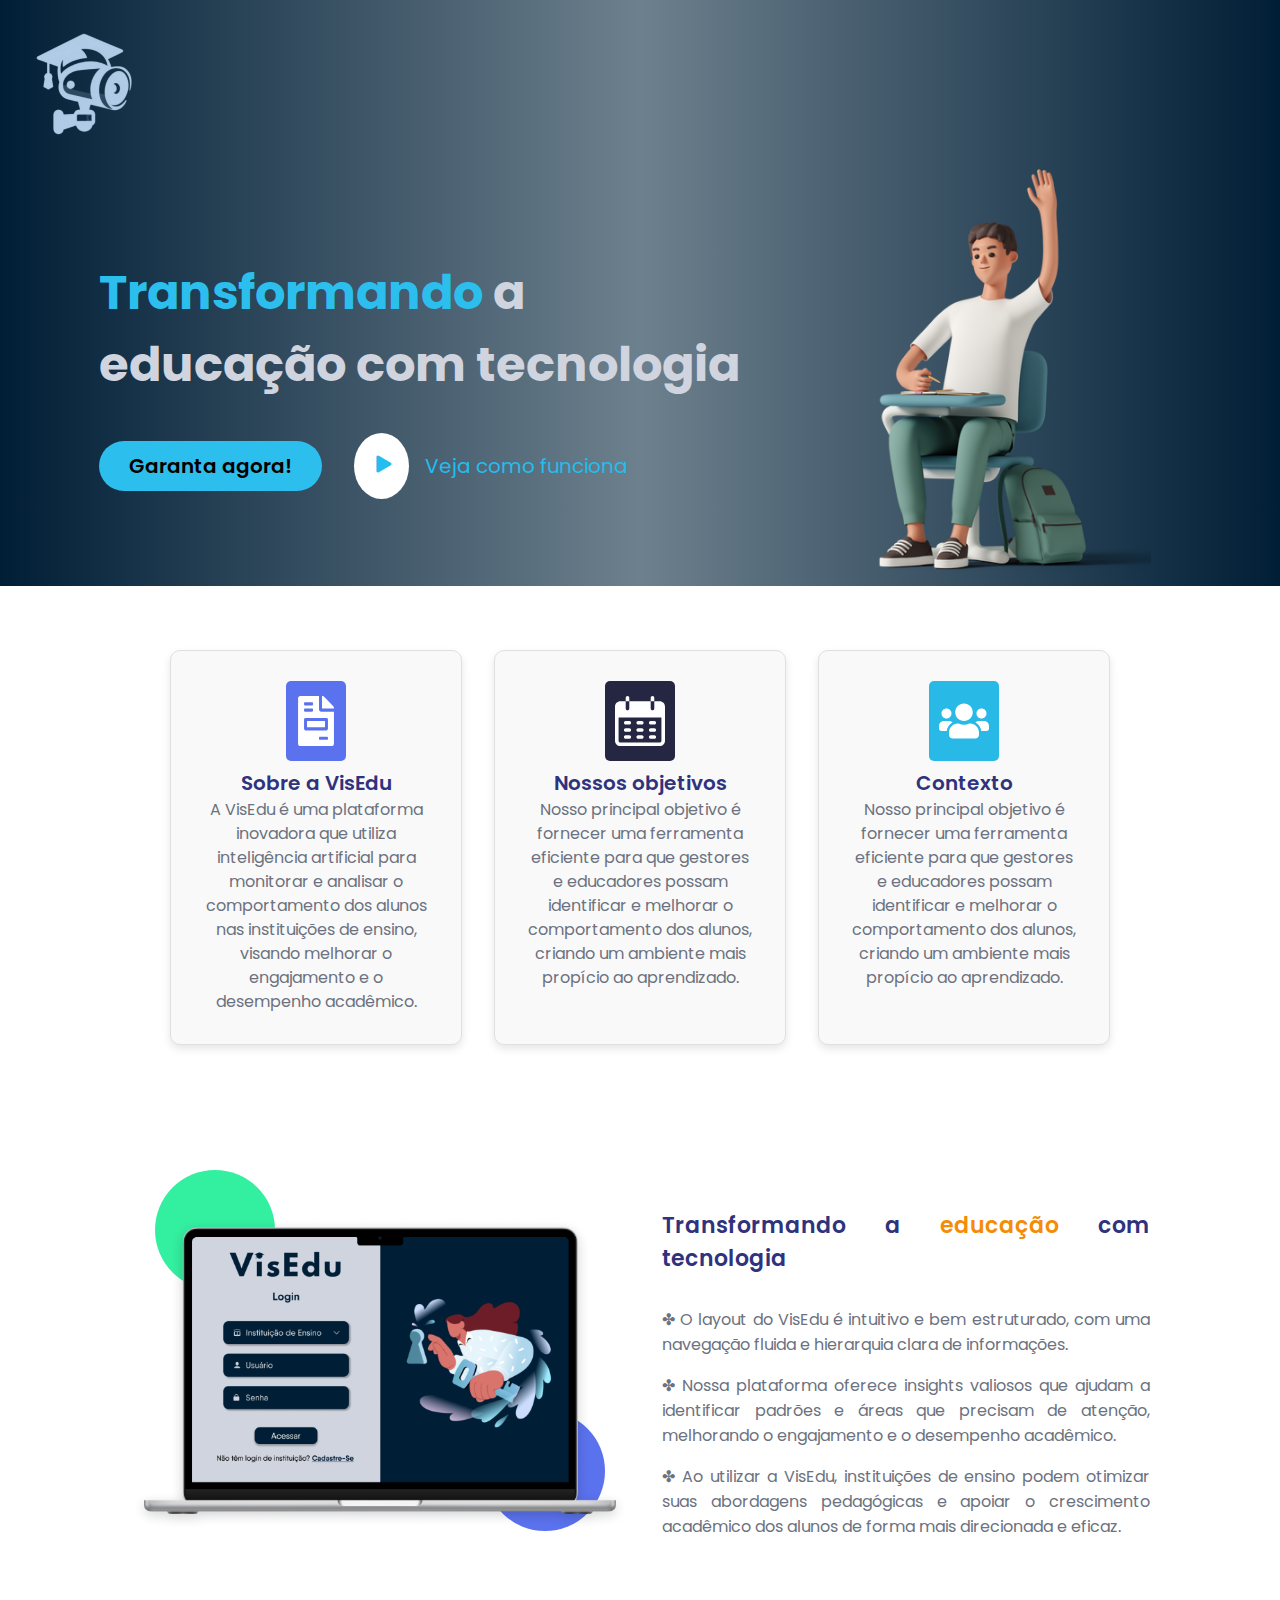
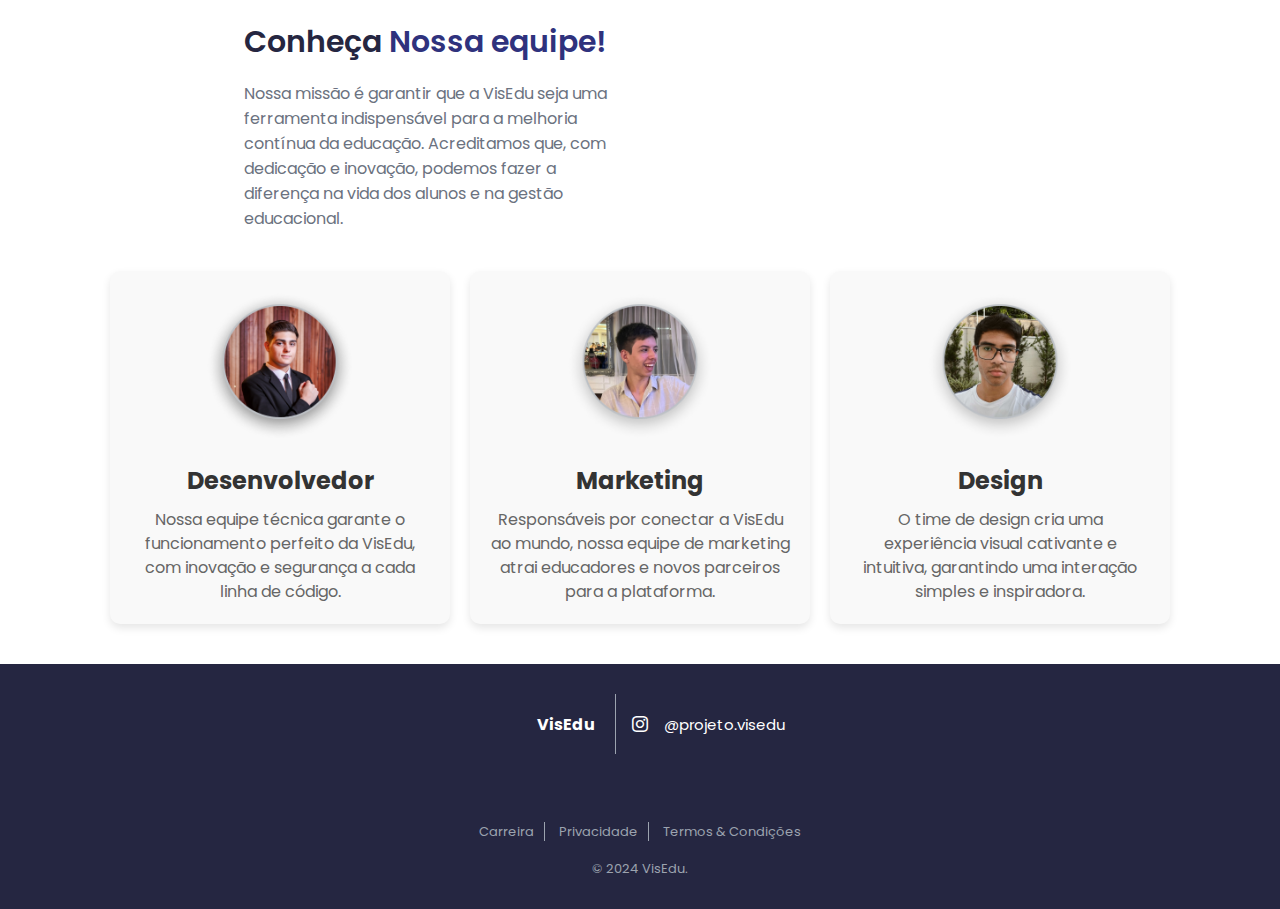
==== commit 5ca264cf: "Add files via upload" ====
--- a/index.html
+++ b/index.html
@@ -9,14 +9,14 @@
     <!-- google font link  -->
     <link href="https://fonts.googleapis.com/css2?family=Poppins:wght@400;500;600;700&amp;display=swap" rel="stylesheet">
 
-    <!-- custom css file  -->
+    <!-- css -->
     <link rel="stylesheet" href="css/style.css">
 
     <!-- bootstrap icon link  -->
     <link rel="stylesheet" href="https://cdn.jsdelivr.net/npm/bootstrap-icons@1.10.5/font/bootstrap-icons.css">
 </head>
 <body>
-    <!-- navbar starts  -->
+    <!-- navbar-->
     <header>
         <nav class="navbar bg-cream">
             <div class="logo">
@@ -31,25 +31,25 @@
         </nav>
     </header>
 
-    <!-- hero section starts  -->
-    <section class="hero bg-cream">
-        <div class="main">
-            <div class="hero-content">
-                <h2><span>Transformando</span> a <br> educação com tecnologia</h2>
-                <p></p>
-                <div class="buttons">
-                    <button>Garanta agora!</button>
-                    <div class="play">
-                        <i class="bi bi-play-fill"></i>
-                        <a href="video.html" target="_blank" onclick="return openVideo()">Veja como funciona</a>
-                    </div>
-                </div>
-            </div>
-            <div class="img">
-                <img src="images/meninocarteira.png" alt="">
-            </div>
-        </div>
-    </section>
+ <!-- hero section starts  -->
+ <section class="hero bg-cream">
+    <div class="main">
+        <div class="hero-content">
+            <h2><span>Transformando</span> a <br> educação com tecnologia</h2>
+            <p></p>
+            <div class="buttons">
+                <button>Garanta agora!</button>
+                <div class="play">
+                    <i class="bi bi-play-fill"></i>
+                    <a href="video.html" target="_blank" onclick="return openVideo()">Veja como funciona</a>
+                </div>
+            </div>
+        </div>
+        <div class="img">
+            <img src="images/meninocarteira.png" alt="Menino na carteira">
+        </div>
+    </div>
+</section>
 
     <!-- feature section starts  -->
     <section class="feature mt-4">
@@ -139,19 +139,15 @@
                 <h4>VisEdu</h4>
             </div>
             <div class="v-line"></div>
-            <span>Transformando a educação</span>
-        </div>
-        <div class="subscribe-letter mt-4">
-            <h5>Inscreva-se para receber nosso conteúdo!</h5>
-            <div class="form">
-                <input type="text" placeholder="Your Email">
-                <button>Subscribe</button>
-            </div>
-        </div>
+            <i class="bi bi-instagram"></i>
+            <span>@projeto.visedu</span>
+        </div>
+
         <div class="links mt-4">
             <a href="">Carreira</a>
             <a href="">Privacidade</a>
             <a href="">Termos & Condições</a>
+            <span></span>
         </div>
         <div class="copyright">
             <p>© 2024 VisEdu.</p>
--- a/css/style.css
+++ b/css/style.css
@@ -69,14 +69,11 @@
     width: 15px;
     margin-left: auto;
 }
-.hero{
-    border-bottom-left-radius: 20%;
-    border-bottom-right-radius: 20%;
-}
 .hero .main{
     display: flex;
     align-items: center;
     padding: 0px 30px;
+    justify-content: space-around;
 }
 .hero .hero-content{
     display: flex;
@@ -122,7 +119,7 @@
     color: #23bdee;
     background-color: #fff;
     padding: 10px 10px 10px 15px;
-    border-radius: 50%;
+    border-radius: 55%;
 }
 .hero .main .img img{
     width: 90%;
@@ -228,30 +225,6 @@
     gap: 2rem;
     margin-top: 3rem;
 }
-.intro .container .instructor{
-    background-image: url("https://mhaecal.github.io/frontend/img/Rectangle%2019.png");
-    background-repeat: no-repeat;
-    background-size: cover;
-    height: 280px;
-    width: 420px;
-    display: flex;
-    gap: 1rem;
-    flex-direction: column;
-    align-items: center;
-    justify-content: center;
-}
-.intro .container .student{
-    background-image: url("https://mhaecal.github.io/frontend/img/Rectangle%2021.png");
-    background-repeat: no-repeat;
-    background-size: cover;
-    height: 280px;
-    width: 420px;
-    display: flex;
-    gap: 1rem;
-    flex-direction: column;
-    align-items: center;
-    justify-content: center;
-}
 .intro .platform h4{
     color: #fff;
 }
@@ -266,22 +239,7 @@
     transition: 0.3s ease-in-out;
 
 }
-.intro .student button{
-    border: none;
-    background-color: rgba(35, 189, 238,0.9);
-    padding: 10px 30px;
-    color: #fff;
-    border-radius: 20px;
-    cursor: pointer;
-    font-weight: 500;
-    transition: 0.3s ease-in-out;
-}
-.intro button:hover{
-    transform: scale(1.1,1.1);
-}
-.mt-6{
-    margin-top: 6rem;
-}
+
 .everything .main{
     display: flex;
     align-items: center;
@@ -308,17 +266,6 @@
     animation: flicker 2s infinite ease-in-out;
     
 }
-@keyframes flicker {
-    0%{
-        opacity: 1;
-    }
-    50%{
-        opacity: 0.5;
-    }
-    100%{
-        opacity: 1;
-    }
-}
 .everything .content h4{
     font-size: 22px;
     color: #2f327d;
@@ -430,7 +377,7 @@
     background-color: #5b72ee;
     bottom: 0px;
     z-index: -1;
-    right: 20%;
+    right: 25px;
     animation: flicker 2s infinite ease-in-out;
 }
 .user-interface .content{
@@ -690,6 +637,11 @@
     font-size: 15px;
 }
 
+.bi-instagram::before {
+    content: "\f437";
+    color: white;
+}
+
 footer .subscribe-letter h5{
     color: rgb(209,213,219);
     font-size: 15px;
@@ -706,10 +658,10 @@
     font-weight: 500;
 }
 footer .subscribe-letter button{
-    background: linear-gradient(105.5deg, rgb(84, 90, 231) 19.57%, rgb(57, 63, 207) 78.85%);
+    background: #23bdee;
     border: none;
     padding: 10px 20px;
-    color: #fff;
+    color: #2f327d;
     font-size: 15px;
     border-radius: 20px;
     cursor: pointer;
@@ -811,7 +763,7 @@
         width: 100%!important;
     }
     .user-interface .green,.user-interface .blue{
-        width: 20%;
+        width: 25px;
         height: 28%;
     }
     .user-interface .main .content{
@@ -1023,4 +975,5 @@
     font-size: 1em;
     color: #666;
     line-height: 1.5;
-}+}
+
